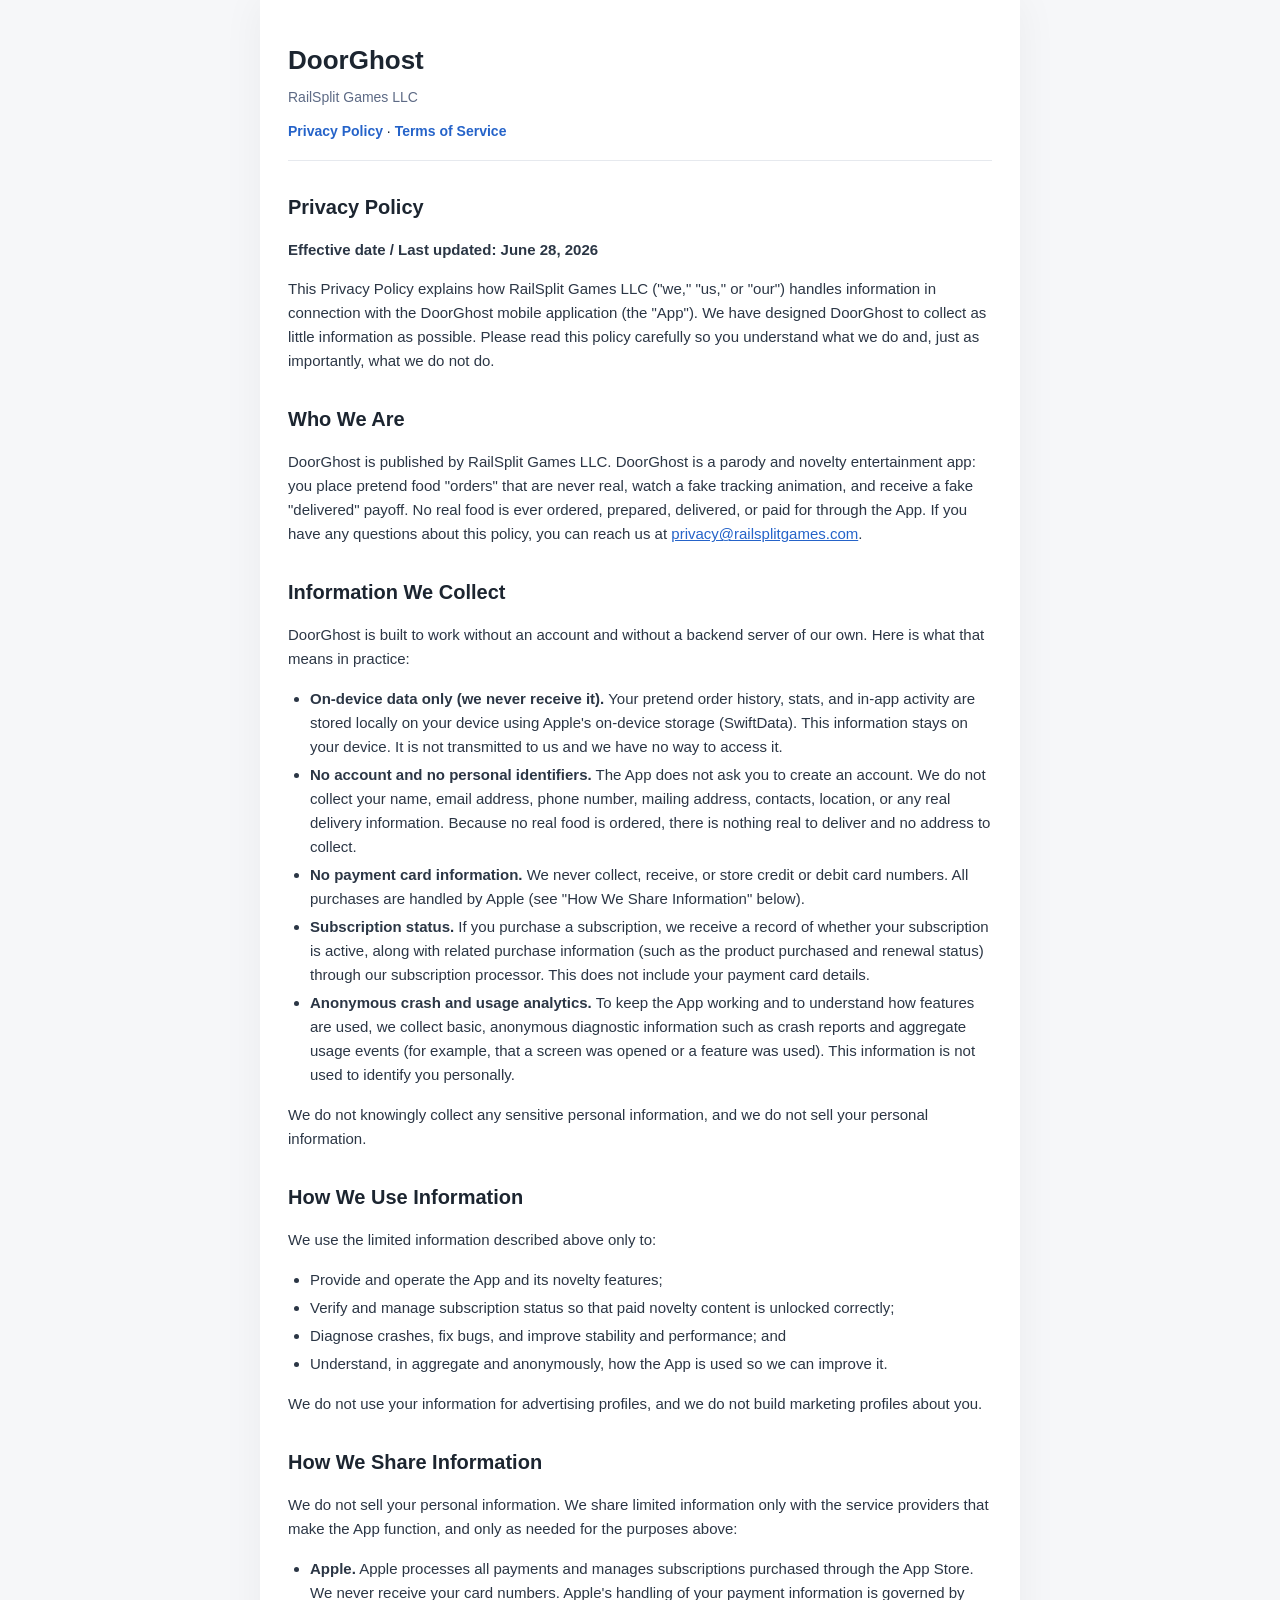
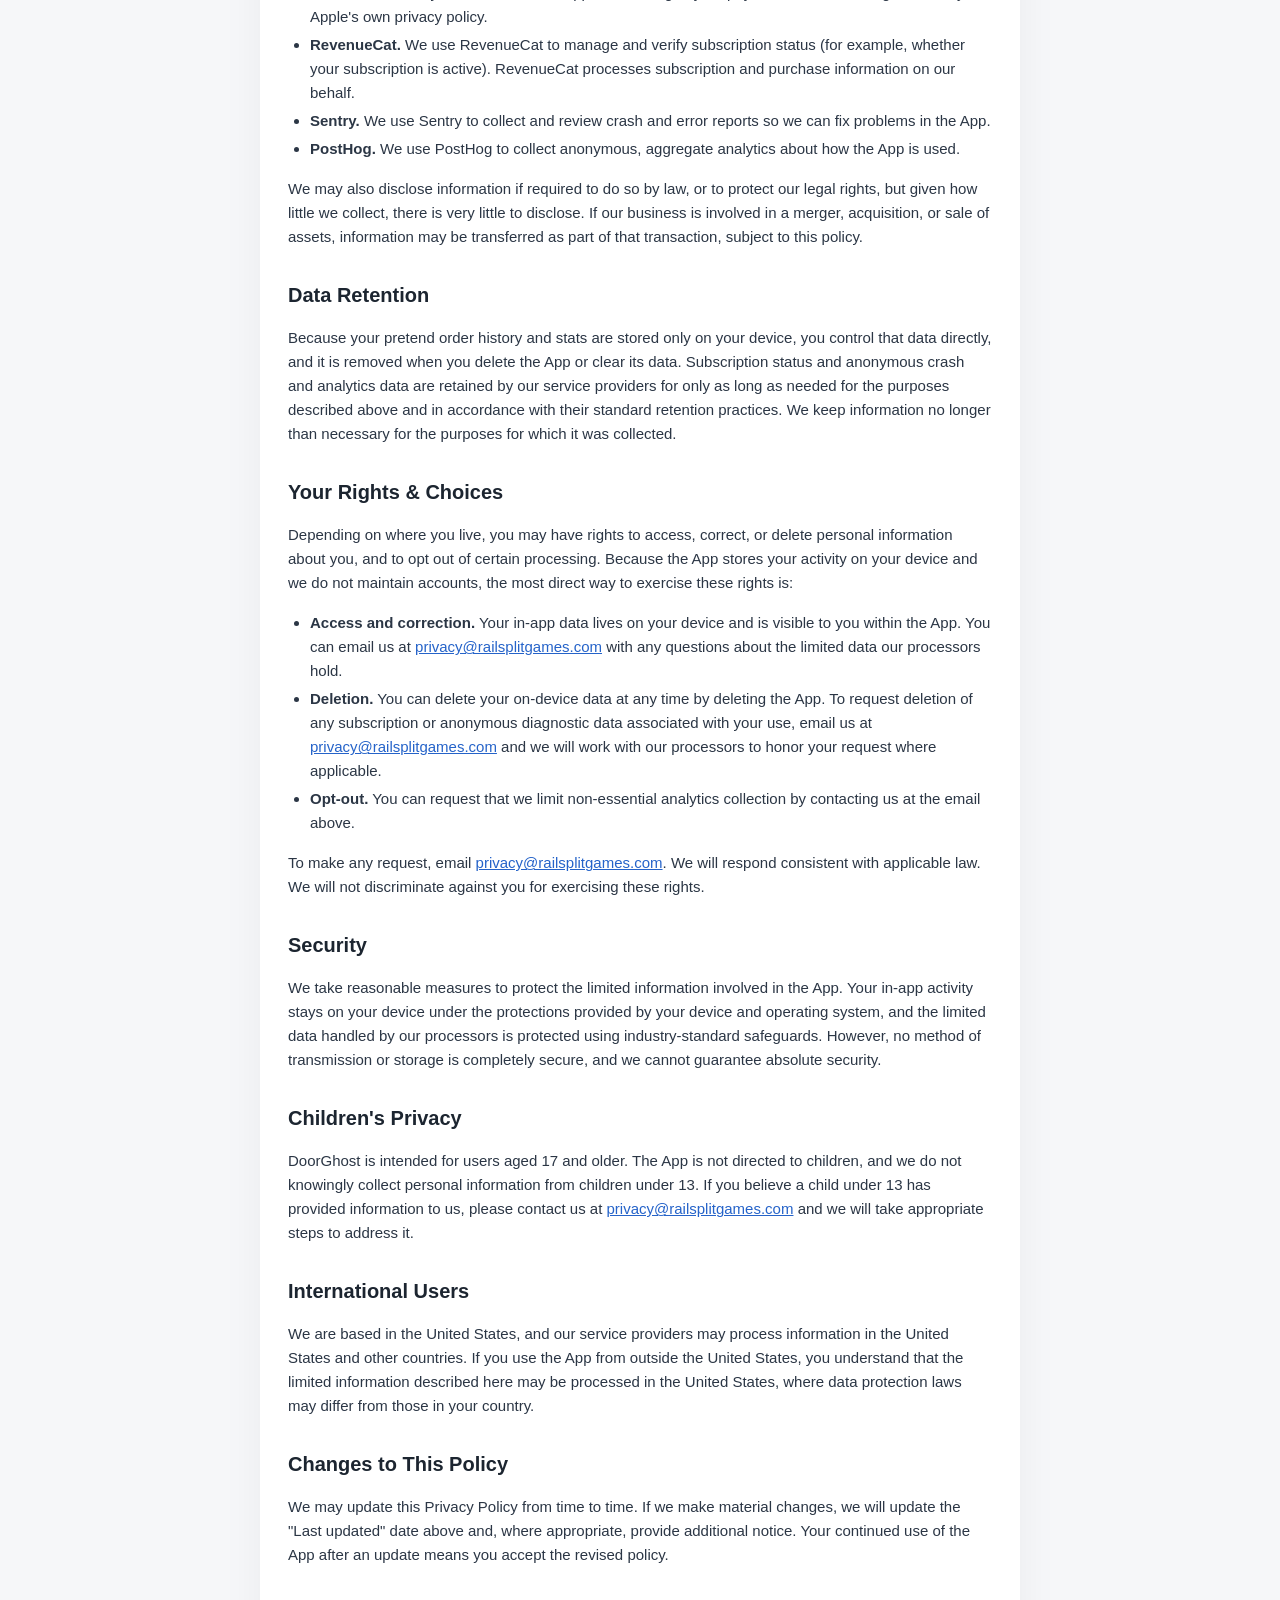
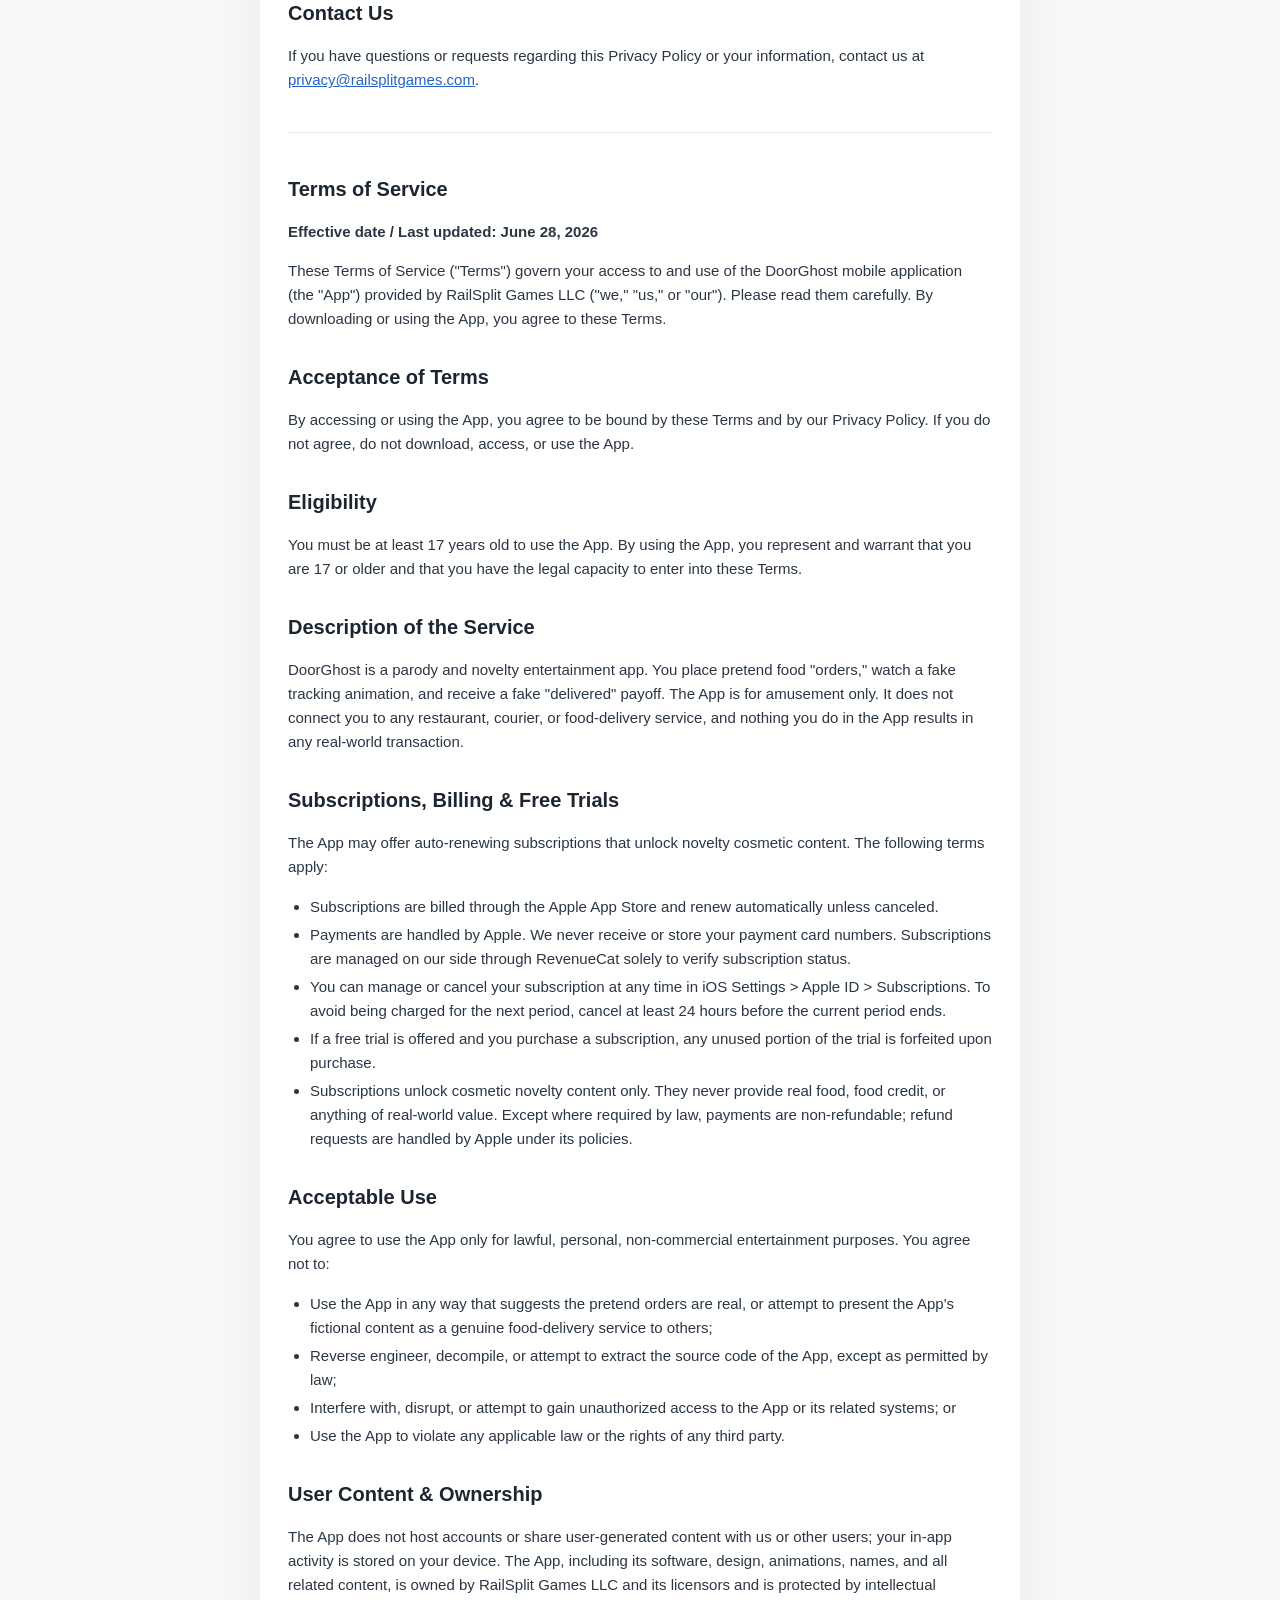
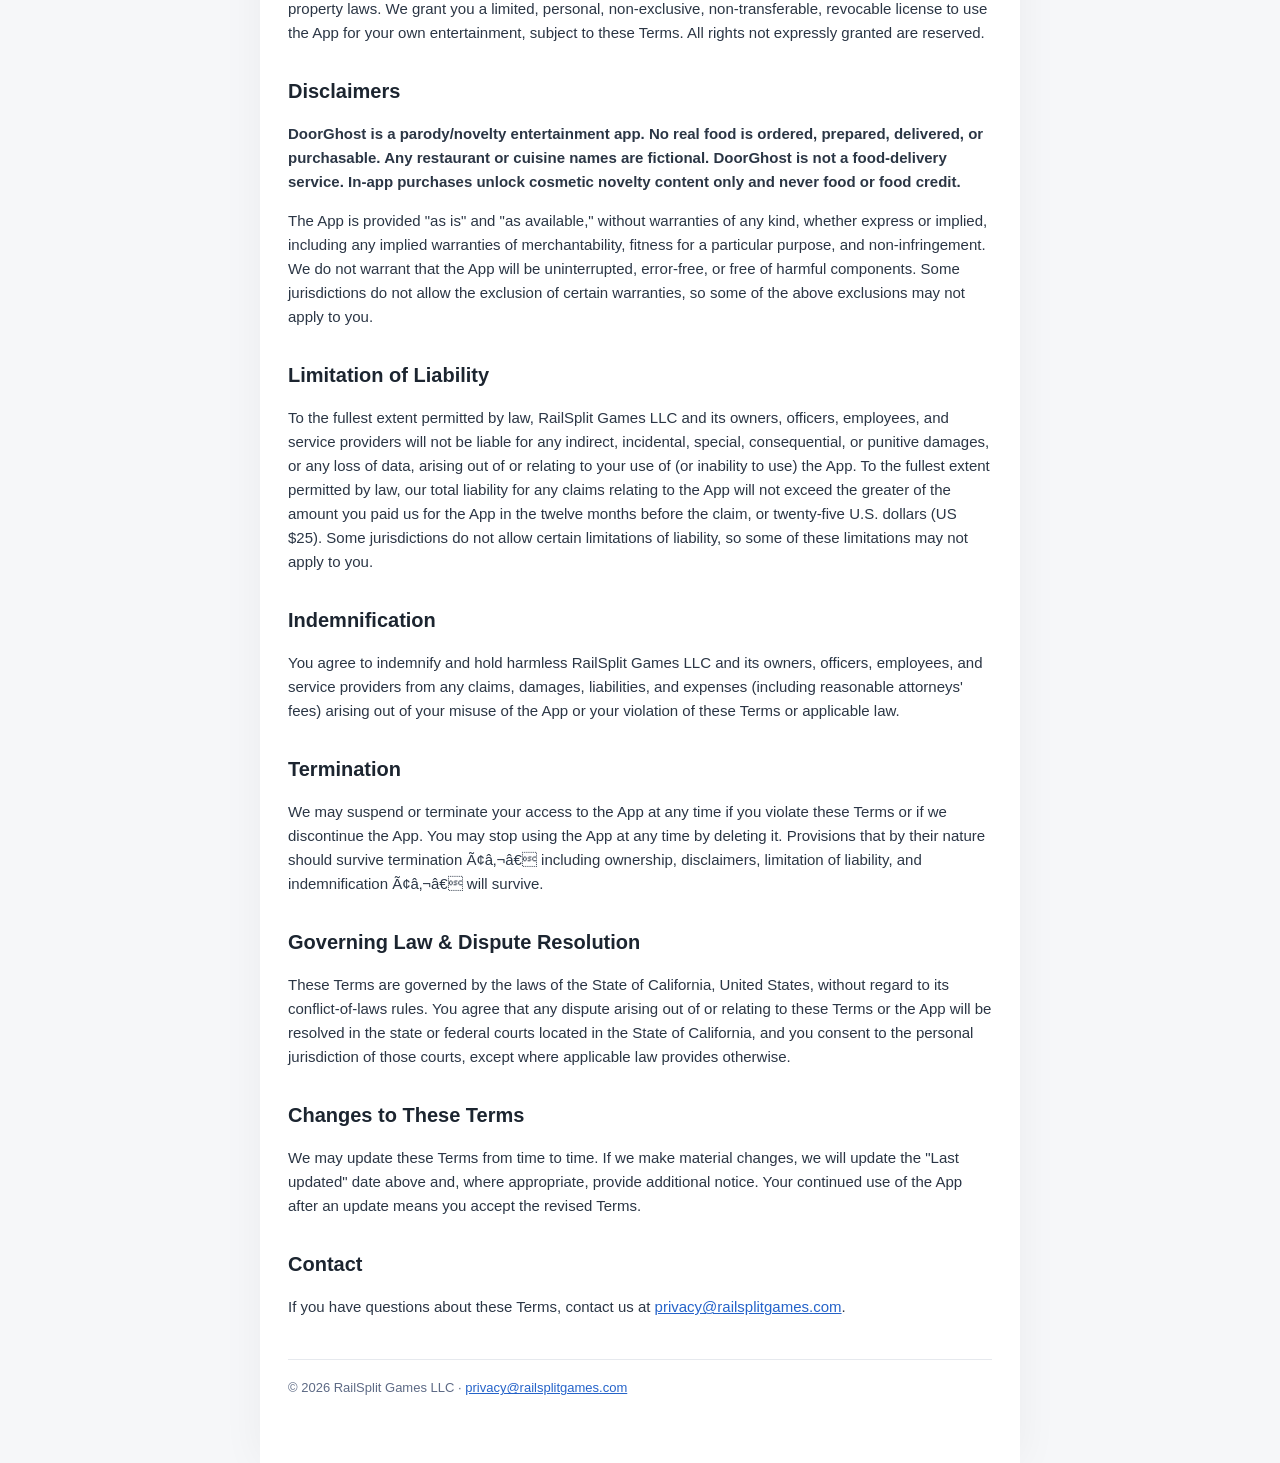
==== legal/doorghost.html @ e99c3fe7 "Add mobile app legal pages" ====
﻿<!doctype html><html lang="en"><head><meta charset="utf-8"><meta name="viewport" content="width=device-width, initial-scale=1"><title>DoorGhost - Legal</title><style>*{box-sizing:border-box} body{margin:0;background:#f6f7f9;color:#1c2530;font-family:-apple-system,BlinkMacSystemFont,"Segoe UI",Roboto,Helvetica,Arial,sans-serif;line-height:1.6}
.wrap{max-width:760px;margin:0 auto;background:#fff;padding:40px 28px 64px;min-height:100vh;box-shadow:0 0 40px rgba(0,0,0,.05)}
header{border-bottom:1px solid #e6e9ee;padding-bottom:18px;margin-bottom:8px}
h1{font-size:26px;margin:0 0 4px} .pub{color:#5d6a85;font-size:14px}
nav{margin-top:12px;font-size:14px} nav a{color:#2563c9;text-decoration:none;font-weight:600} nav a:hover{text-decoration:underline}
h2{font-size:20px;margin:30px 0 6px} h3{font-size:16px;margin:20px 0 4px}
p,li{font-size:15px;color:#2b3645} a{color:#2563c9} ul{padding-left:22px} li{margin:4px 0}
hr{border:none;border-top:1px solid #e6e9ee;margin:40px 0}
footer{margin-top:40px;padding-top:18px;border-top:1px solid #e6e9ee;color:#5d6a85;font-size:13px}
section{scroll-margin-top:16px}</style></head><body><div class="wrap"><header><h1>DoorGhost</h1><div class="pub">RailSplit Games LLC</div><nav><a href="#privacy">Privacy Policy</a> &middot; <a href="#terms">Terms of Service</a></nav></header><section id="privacy"><h2>Privacy Policy</h2>
<p><strong>Effective date / Last updated: June 28, 2026</strong></p>
<p>This Privacy Policy explains how RailSplit Games LLC ("we," "us," or "our") handles information in connection with the DoorGhost mobile application (the "App"). We have designed DoorGhost to collect as little information as possible. Please read this policy carefully so you understand what we do and, just as importantly, what we do not do.</p>

<h2>Who We Are</h2>
<p>DoorGhost is published by RailSplit Games LLC. DoorGhost is a parody and novelty entertainment app: you place pretend food "orders" that are never real, watch a fake tracking animation, and receive a fake "delivered" payoff. No real food is ever ordered, prepared, delivered, or paid for through the App. If you have any questions about this policy, you can reach us at <a href="mailto:privacy@railsplitgames.com">privacy@railsplitgames.com</a>.</p>

<h2>Information We Collect</h2>
<p>DoorGhost is built to work without an account and without a backend server of our own. Here is what that means in practice:</p>
<ul>
<li><strong>On-device data only (we never receive it).</strong> Your pretend order history, stats, and in-app activity are stored locally on your device using Apple's on-device storage (SwiftData). This information stays on your device. It is not transmitted to us and we have no way to access it.</li>
<li><strong>No account and no personal identifiers.</strong> The App does not ask you to create an account. We do not collect your name, email address, phone number, mailing address, contacts, location, or any real delivery information. Because no real food is ordered, there is nothing real to deliver and no address to collect.</li>
<li><strong>No payment card information.</strong> We never collect, receive, or store credit or debit card numbers. All purchases are handled by Apple (see "How We Share Information" below).</li>
<li><strong>Subscription status.</strong> If you purchase a subscription, we receive a record of whether your subscription is active, along with related purchase information (such as the product purchased and renewal status) through our subscription processor. This does not include your payment card details.</li>
<li><strong>Anonymous crash and usage analytics.</strong> To keep the App working and to understand how features are used, we collect basic, anonymous diagnostic information such as crash reports and aggregate usage events (for example, that a screen was opened or a feature was used). This information is not used to identify you personally.</li>
</ul>
<p>We do not knowingly collect any sensitive personal information, and we do not sell your personal information.</p>

<h2>How We Use Information</h2>
<p>We use the limited information described above only to:</p>
<ul>
<li>Provide and operate the App and its novelty features;</li>
<li>Verify and manage subscription status so that paid novelty content is unlocked correctly;</li>
<li>Diagnose crashes, fix bugs, and improve stability and performance; and</li>
<li>Understand, in aggregate and anonymously, how the App is used so we can improve it.</li>
</ul>
<p>We do not use your information for advertising profiles, and we do not build marketing profiles about you.</p>

<h2>How We Share Information</h2>
<p>We do not sell your personal information. We share limited information only with the service providers that make the App function, and only as needed for the purposes above:</p>
<ul>
<li><strong>Apple.</strong> Apple processes all payments and manages subscriptions purchased through the App Store. We never receive your card numbers. Apple's handling of your payment information is governed by Apple's own privacy policy.</li>
<li><strong>RevenueCat.</strong> We use RevenueCat to manage and verify subscription status (for example, whether your subscription is active). RevenueCat processes subscription and purchase information on our behalf.</li>
<li><strong>Sentry.</strong> We use Sentry to collect and review crash and error reports so we can fix problems in the App.</li>
<li><strong>PostHog.</strong> We use PostHog to collect anonymous, aggregate analytics about how the App is used.</li>
</ul>
<p>We may also disclose information if required to do so by law, or to protect our legal rights, but given how little we collect, there is very little to disclose. If our business is involved in a merger, acquisition, or sale of assets, information may be transferred as part of that transaction, subject to this policy.</p>

<h2>Data Retention</h2>
<p>Because your pretend order history and stats are stored only on your device, you control that data directly, and it is removed when you delete the App or clear its data. Subscription status and anonymous crash and analytics data are retained by our service providers for only as long as needed for the purposes described above and in accordance with their standard retention practices. We keep information no longer than necessary for the purposes for which it was collected.</p>

<h2>Your Rights & Choices</h2>
<p>Depending on where you live, you may have rights to access, correct, or delete personal information about you, and to opt out of certain processing. Because the App stores your activity on your device and we do not maintain accounts, the most direct way to exercise these rights is:</p>
<ul>
<li><strong>Access and correction.</strong> Your in-app data lives on your device and is visible to you within the App. You can email us at <a href="mailto:privacy@railsplitgames.com">privacy@railsplitgames.com</a> with any questions about the limited data our processors hold.</li>
<li><strong>Deletion.</strong> You can delete your on-device data at any time by deleting the App. To request deletion of any subscription or anonymous diagnostic data associated with your use, email us at <a href="mailto:privacy@railsplitgames.com">privacy@railsplitgames.com</a> and we will work with our processors to honor your request where applicable.</li>
<li><strong>Opt-out.</strong> You can request that we limit non-essential analytics collection by contacting us at the email above.</li>
</ul>
<p>To make any request, email <a href="mailto:privacy@railsplitgames.com">privacy@railsplitgames.com</a>. We will respond consistent with applicable law. We will not discriminate against you for exercising these rights.</p>

<h2>Security</h2>
<p>We take reasonable measures to protect the limited information involved in the App. Your in-app activity stays on your device under the protections provided by your device and operating system, and the limited data handled by our processors is protected using industry-standard safeguards. However, no method of transmission or storage is completely secure, and we cannot guarantee absolute security.</p>

<h2>Children's Privacy</h2>
<p>DoorGhost is intended for users aged 17 and older. The App is not directed to children, and we do not knowingly collect personal information from children under 13. If you believe a child under 13 has provided information to us, please contact us at <a href="mailto:privacy@railsplitgames.com">privacy@railsplitgames.com</a> and we will take appropriate steps to address it.</p>

<h2>International Users</h2>
<p>We are based in the United States, and our service providers may process information in the United States and other countries. If you use the App from outside the United States, you understand that the limited information described here may be processed in the United States, where data protection laws may differ from those in your country.</p>

<h2>Changes to This Policy</h2>
<p>We may update this Privacy Policy from time to time. If we make material changes, we will update the "Last updated" date above and, where appropriate, provide additional notice. Your continued use of the App after an update means you accept the revised policy.</p>

<h2>Contact Us</h2>
<p>If you have questions or requests regarding this Privacy Policy or your information, contact us at <a href="mailto:privacy@railsplitgames.com">privacy@railsplitgames.com</a>.</p></section><hr><section id="terms"><h2>Terms of Service</h2>
<p><strong>Effective date / Last updated: June 28, 2026</strong></p>
<p>These Terms of Service ("Terms") govern your access to and use of the DoorGhost mobile application (the "App") provided by RailSplit Games LLC ("we," "us," or "our"). Please read them carefully. By downloading or using the App, you agree to these Terms.</p>

<h2>Acceptance of Terms</h2>
<p>By accessing or using the App, you agree to be bound by these Terms and by our Privacy Policy. If you do not agree, do not download, access, or use the App.</p>

<h2>Eligibility</h2>
<p>You must be at least 17 years old to use the App. By using the App, you represent and warrant that you are 17 or older and that you have the legal capacity to enter into these Terms.</p>

<h2>Description of the Service</h2>
<p>DoorGhost is a parody and novelty entertainment app. You place pretend food "orders," watch a fake tracking animation, and receive a fake "delivered" payoff. The App is for amusement only. It does not connect you to any restaurant, courier, or food-delivery service, and nothing you do in the App results in any real-world transaction.</p>

<h2>Subscriptions, Billing & Free Trials</h2>
<p>The App may offer auto-renewing subscriptions that unlock novelty cosmetic content. The following terms apply:</p>
<ul>
<li>Subscriptions are billed through the Apple App Store and renew automatically unless canceled.</li>
<li>Payments are handled by Apple. We never receive or store your payment card numbers. Subscriptions are managed on our side through RevenueCat solely to verify subscription status.</li>
<li>You can manage or cancel your subscription at any time in iOS Settings &gt; Apple ID &gt; Subscriptions. To avoid being charged for the next period, cancel at least 24 hours before the current period ends.</li>
<li>If a free trial is offered and you purchase a subscription, any unused portion of the trial is forfeited upon purchase.</li>
<li>Subscriptions unlock cosmetic novelty content only. They never provide real food, food credit, or anything of real-world value. Except where required by law, payments are non-refundable; refund requests are handled by Apple under its policies.</li>
</ul>

<h2>Acceptable Use</h2>
<p>You agree to use the App only for lawful, personal, non-commercial entertainment purposes. You agree not to:</p>
<ul>
<li>Use the App in any way that suggests the pretend orders are real, or attempt to present the App's fictional content as a genuine food-delivery service to others;</li>
<li>Reverse engineer, decompile, or attempt to extract the source code of the App, except as permitted by law;</li>
<li>Interfere with, disrupt, or attempt to gain unauthorized access to the App or its related systems; or</li>
<li>Use the App to violate any applicable law or the rights of any third party.</li>
</ul>

<h2>User Content & Ownership</h2>
<p>The App does not host accounts or share user-generated content with us or other users; your in-app activity is stored on your device. The App, including its software, design, animations, names, and all related content, is owned by RailSplit Games LLC and its licensors and is protected by intellectual property laws. We grant you a limited, personal, non-exclusive, non-transferable, revocable license to use the App for your own entertainment, subject to these Terms. All rights not expressly granted are reserved.</p>

<h2>Disclaimers</h2>
<p><strong>DoorGhost is a parody/novelty entertainment app. No real food is ordered, prepared, delivered, or purchasable. Any restaurant or cuisine names are fictional. DoorGhost is not a food-delivery service. In-app purchases unlock cosmetic novelty content only and never food or food credit.</strong></p>
<p>The App is provided "as is" and "as available," without warranties of any kind, whether express or implied, including any implied warranties of merchantability, fitness for a particular purpose, and non-infringement. We do not warrant that the App will be uninterrupted, error-free, or free of harmful components. Some jurisdictions do not allow the exclusion of certain warranties, so some of the above exclusions may not apply to you.</p>

<h2>Limitation of Liability</h2>
<p>To the fullest extent permitted by law, RailSplit Games LLC and its owners, officers, employees, and service providers will not be liable for any indirect, incidental, special, consequential, or punitive damages, or any loss of data, arising out of or relating to your use of (or inability to use) the App. To the fullest extent permitted by law, our total liability for any claims relating to the App will not exceed the greater of the amount you paid us for the App in the twelve months before the claim, or twenty-five U.S. dollars (US $25). Some jurisdictions do not allow certain limitations of liability, so some of these limitations may not apply to you.</p>

<h2>Indemnification</h2>
<p>You agree to indemnify and hold harmless RailSplit Games LLC and its owners, officers, employees, and service providers from any claims, damages, liabilities, and expenses (including reasonable attorneys' fees) arising out of your misuse of the App or your violation of these Terms or applicable law.</p>

<h2>Termination</h2>
<p>We may suspend or terminate your access to the App at any time if you violate these Terms or if we discontinue the App. You may stop using the App at any time by deleting it. Provisions that by their nature should survive termination Ã¢â‚¬â€ including ownership, disclaimers, limitation of liability, and indemnification Ã¢â‚¬â€ will survive.</p>

<h2>Governing Law & Dispute Resolution</h2>
<p>These Terms are governed by the laws of the State of California, United States, without regard to its conflict-of-laws rules. You agree that any dispute arising out of or relating to these Terms or the App will be resolved in the state or federal courts located in the State of California, and you consent to the personal jurisdiction of those courts, except where applicable law provides otherwise.</p>

<h2>Changes to These Terms</h2>
<p>We may update these Terms from time to time. If we make material changes, we will update the "Last updated" date above and, where appropriate, provide additional notice. Your continued use of the App after an update means you accept the revised Terms.</p>

<h2>Contact</h2>
<p>If you have questions about these Terms, contact us at <a href="mailto:privacy@railsplitgames.com">privacy@railsplitgames.com</a>.</p></section><footer>&copy; 2026 RailSplit Games LLC &middot; <a href="mailto:privacy@railsplitgames.com">privacy@railsplitgames.com</a></footer></div></body></html>
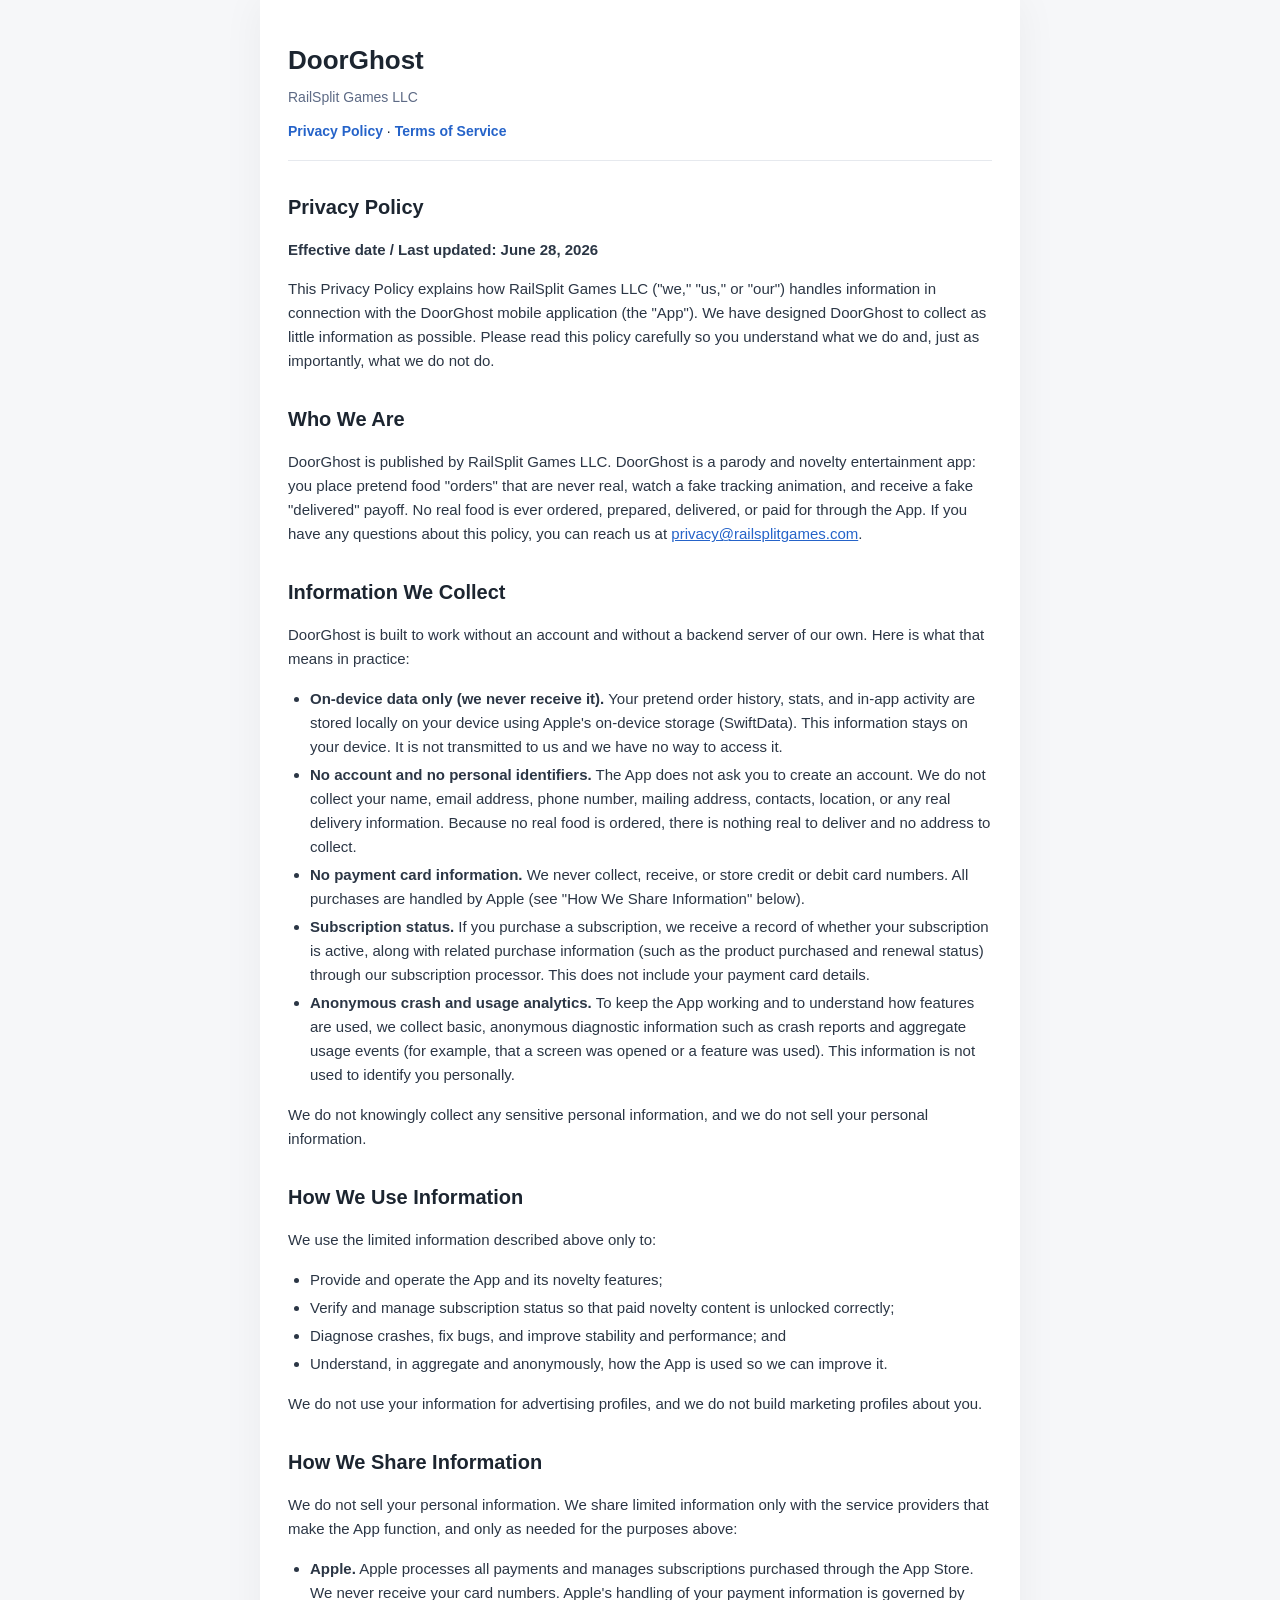
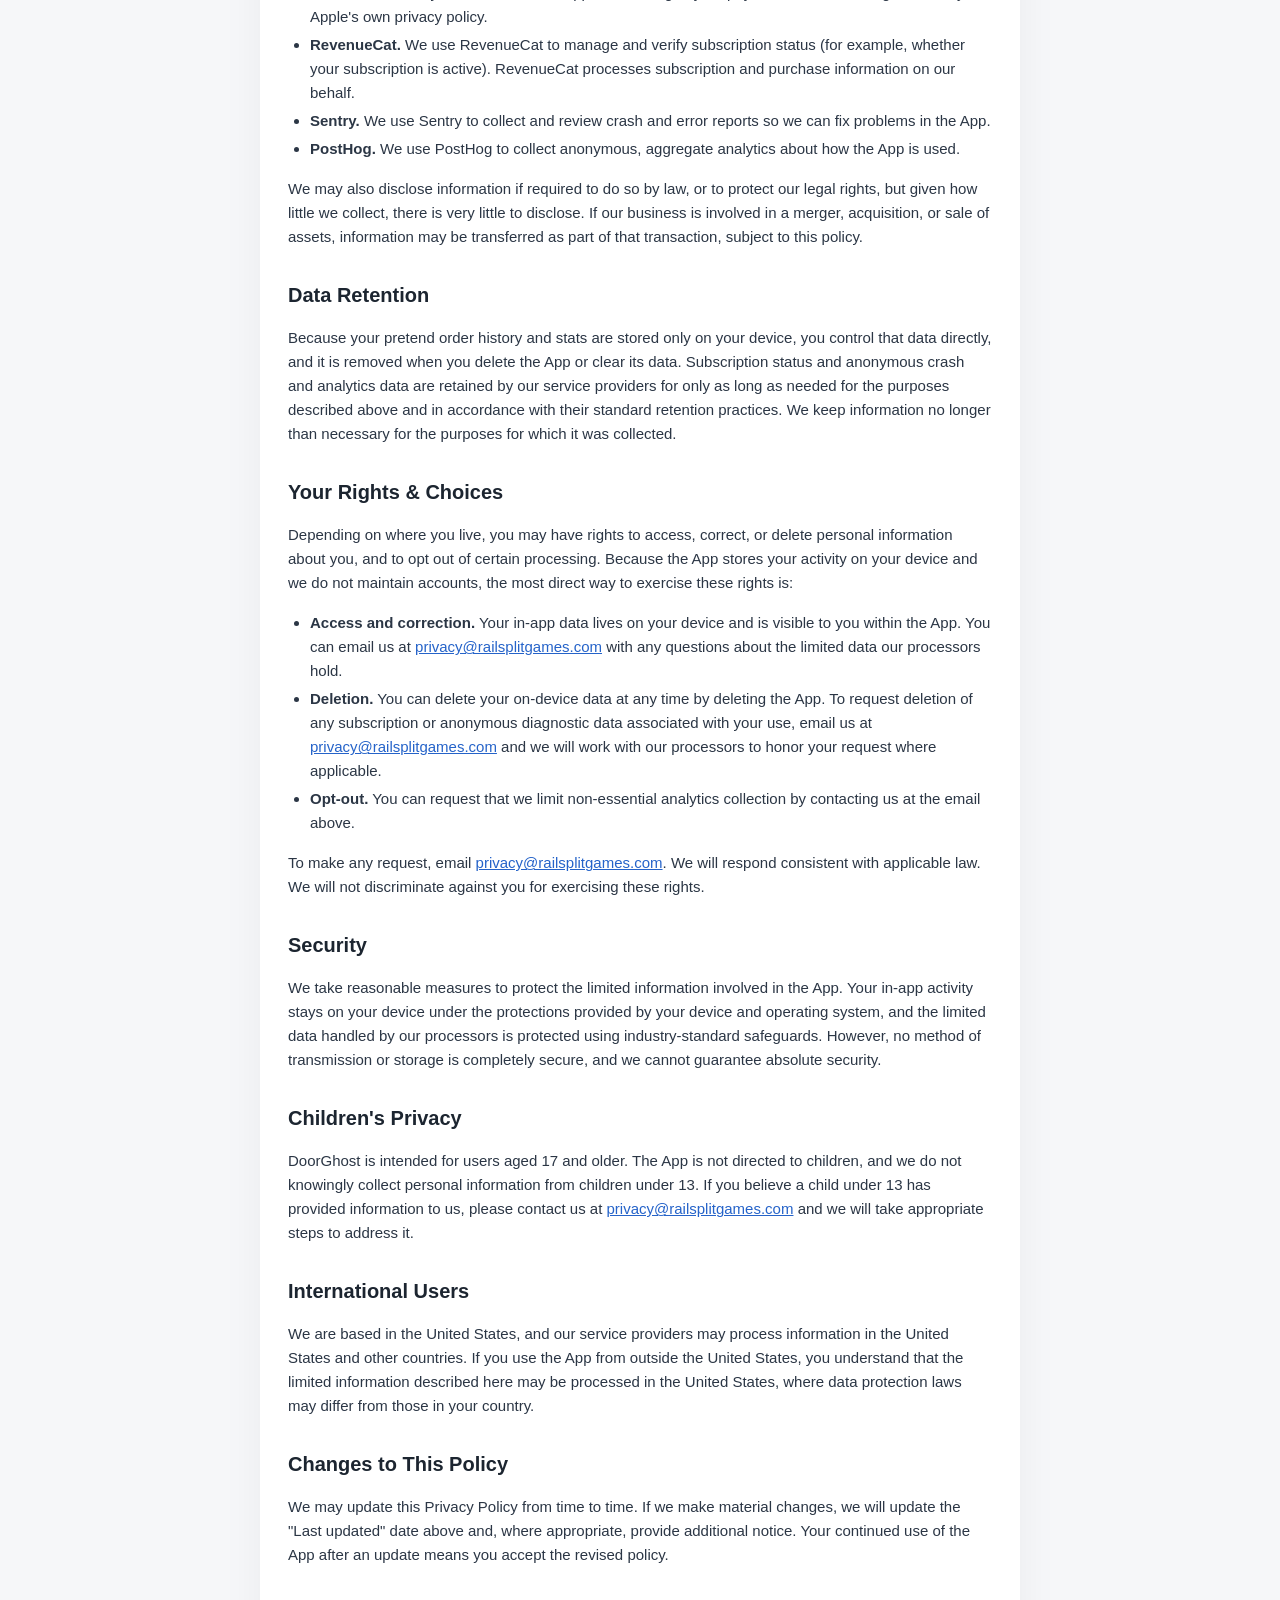
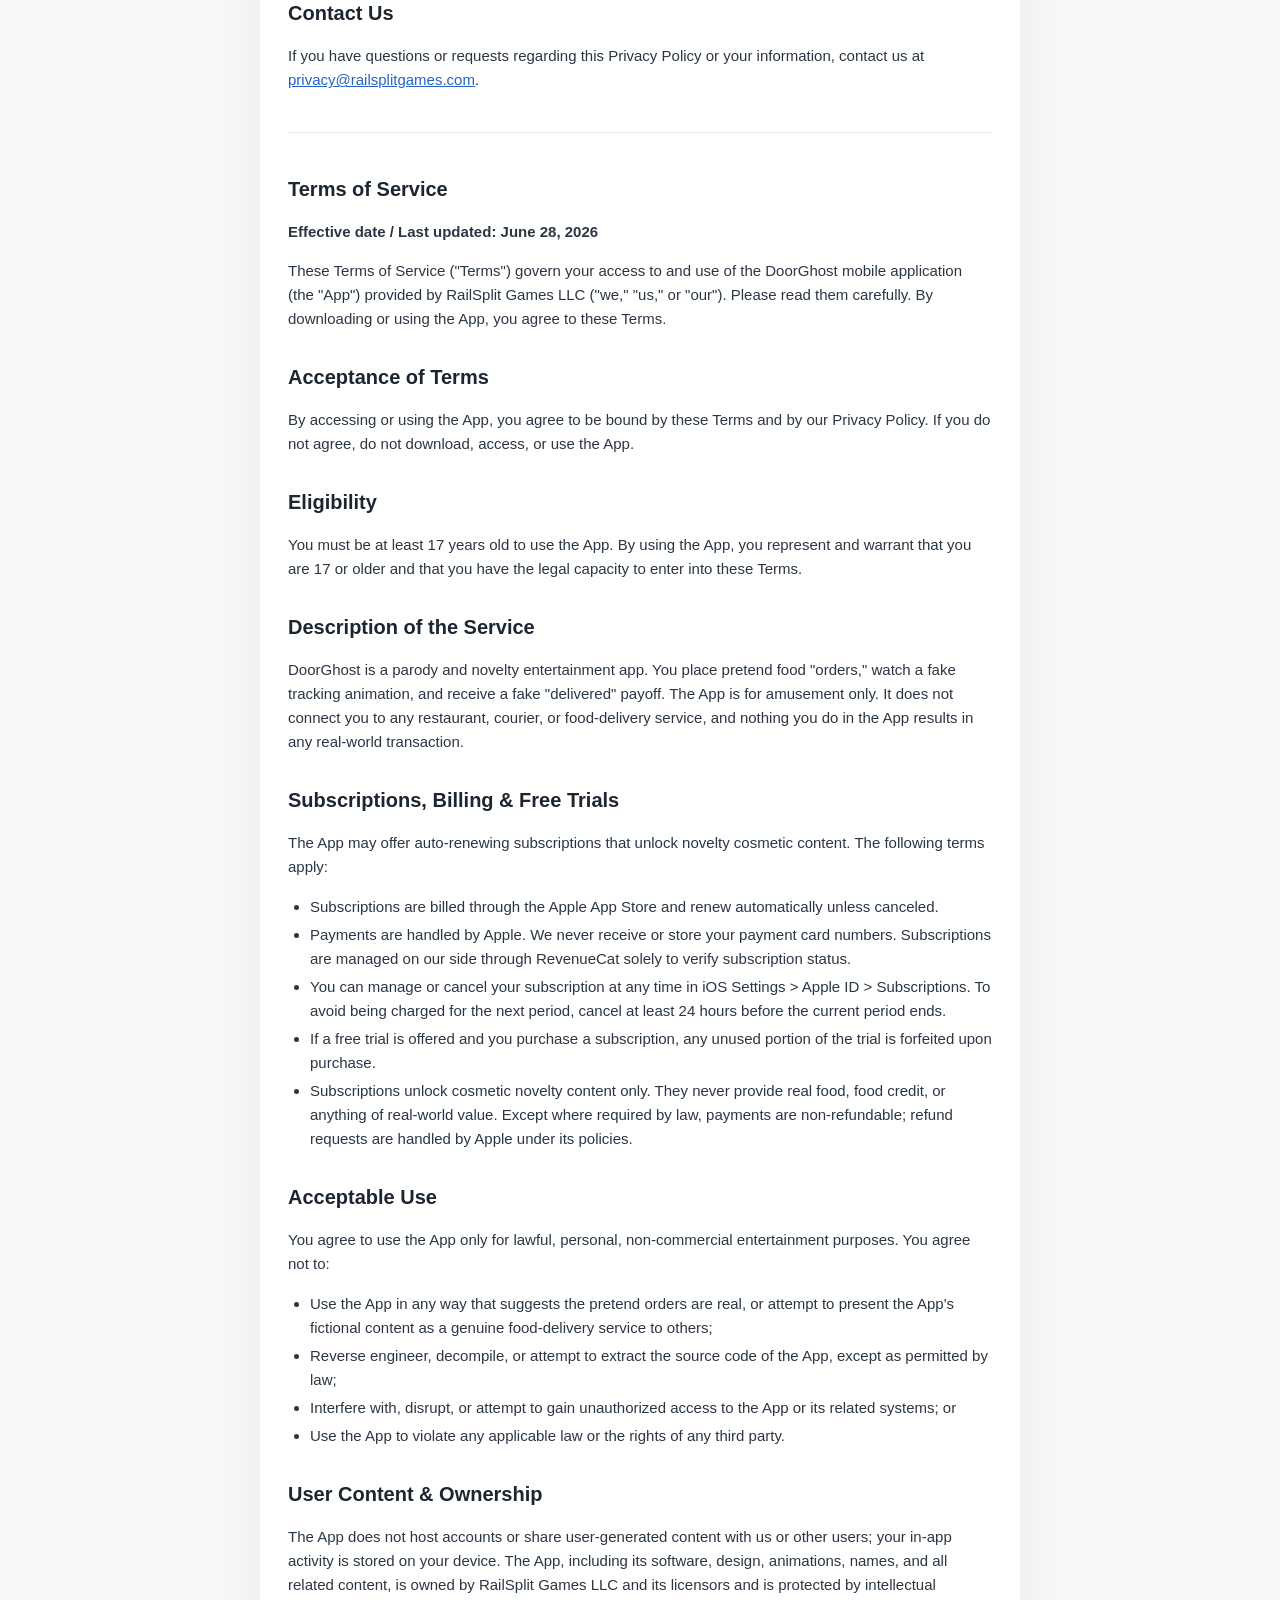
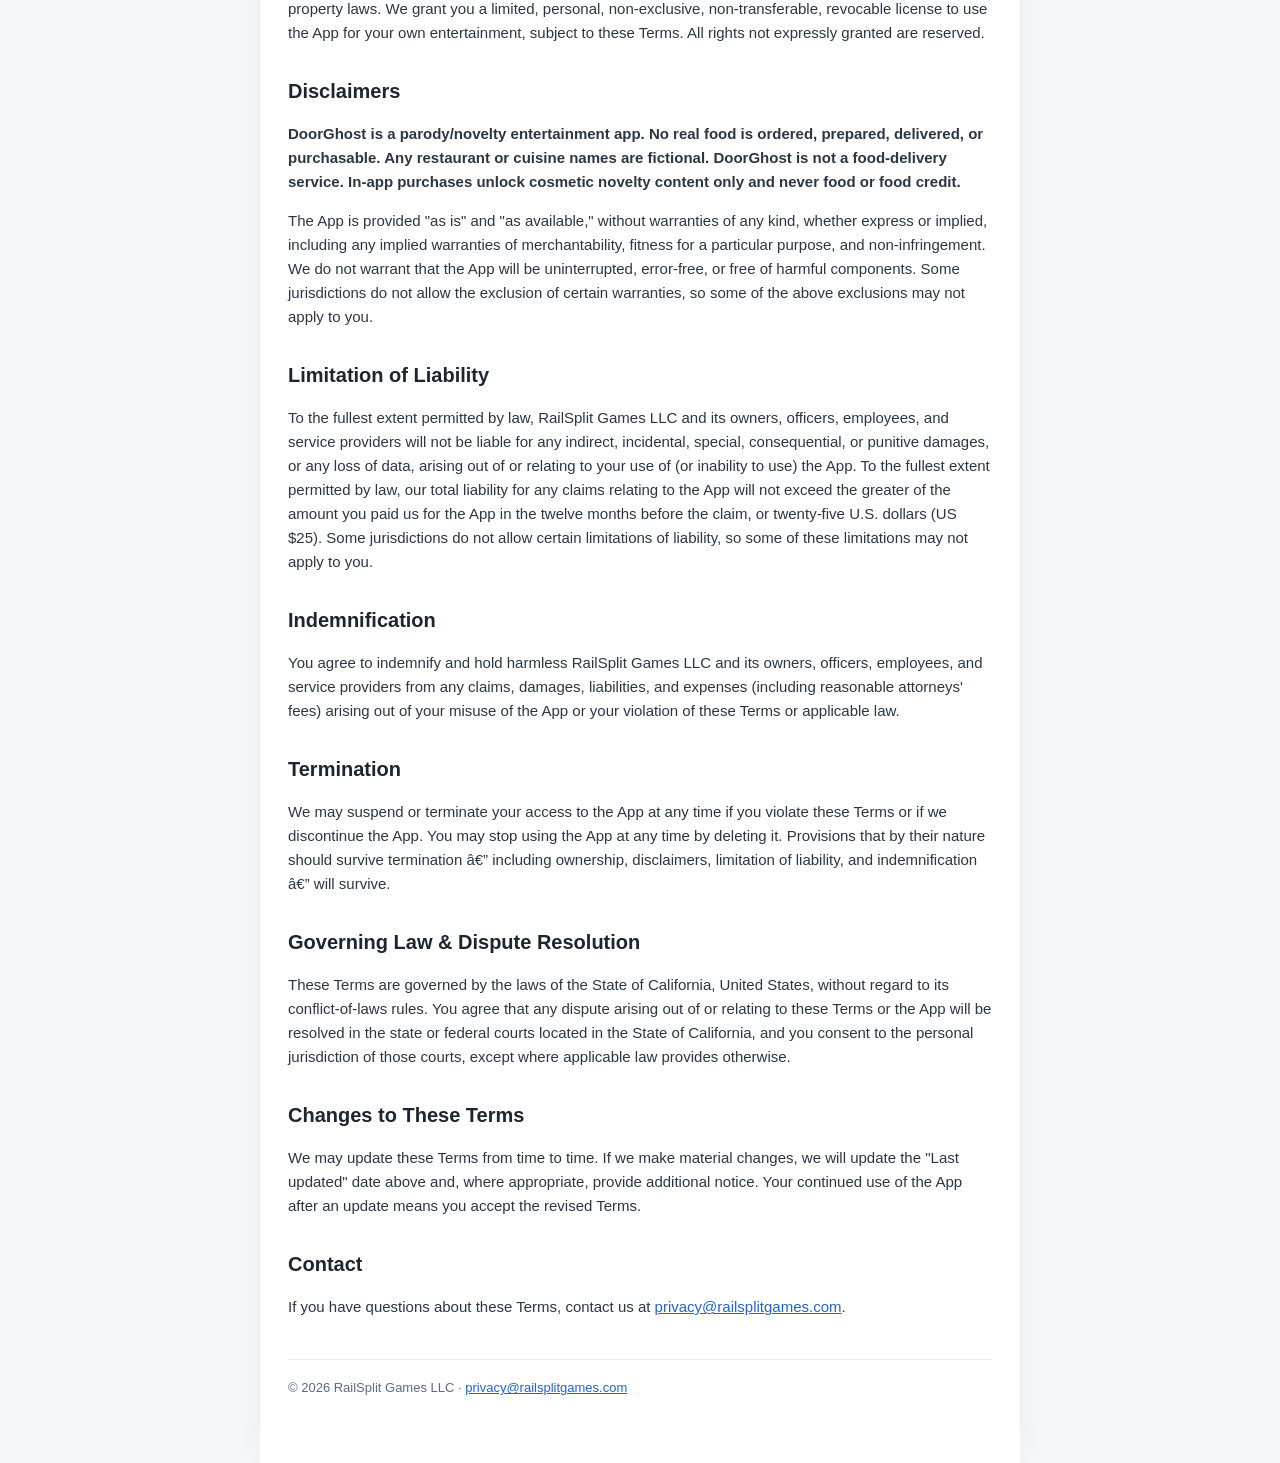
==== commit d460627a: "Fix legal page jurisdiction text" ====
--- a/legal/doorghost.html
+++ b/legal/doorghost.html
@@ -1,4 +1,4 @@
-﻿<!doctype html><html lang="en"><head><meta charset="utf-8"><meta name="viewport" content="width=device-width, initial-scale=1"><title>DoorGhost - Legal</title><style>*{box-sizing:border-box} body{margin:0;background:#f6f7f9;color:#1c2530;font-family:-apple-system,BlinkMacSystemFont,"Segoe UI",Roboto,Helvetica,Arial,sans-serif;line-height:1.6}
+<!doctype html><html lang="en"><head><meta charset="utf-8"><meta name="viewport" content="width=device-width, initial-scale=1"><title>DoorGhost - Legal</title><style>*{box-sizing:border-box} body{margin:0;background:#f6f7f9;color:#1c2530;font-family:-apple-system,BlinkMacSystemFont,"Segoe UI",Roboto,Helvetica,Arial,sans-serif;line-height:1.6}
 .wrap{max-width:760px;margin:0 auto;background:#fff;padding:40px 28px 64px;min-height:100vh;box-shadow:0 0 40px rgba(0,0,0,.05)}
 header{border-bottom:1px solid #e6e9ee;padding-bottom:18px;margin-bottom:8px}
 h1{font-size:26px;margin:0 0 4px} .pub{color:#5d6a85;font-size:14px}
@@ -116,7 +116,7 @@
 <p>You agree to indemnify and hold harmless RailSplit Games LLC and its owners, officers, employees, and service providers from any claims, damages, liabilities, and expenses (including reasonable attorneys' fees) arising out of your misuse of the App or your violation of these Terms or applicable law.</p>
 
 <h2>Termination</h2>
-<p>We may suspend or terminate your access to the App at any time if you violate these Terms or if we discontinue the App. You may stop using the App at any time by deleting it. Provisions that by their nature should survive termination Ã¢â‚¬â€ including ownership, disclaimers, limitation of liability, and indemnification Ã¢â‚¬â€ will survive.</p>
+<p>We may suspend or terminate your access to the App at any time if you violate these Terms or if we discontinue the App. You may stop using the App at any time by deleting it. Provisions that by their nature should survive termination â€” including ownership, disclaimers, limitation of liability, and indemnification â€” will survive.</p>
 
 <h2>Governing Law & Dispute Resolution</h2>
 <p>These Terms are governed by the laws of the State of California, United States, without regard to its conflict-of-laws rules. You agree that any dispute arising out of or relating to these Terms or the App will be resolved in the state or federal courts located in the State of California, and you consent to the personal jurisdiction of those courts, except where applicable law provides otherwise.</p>
@@ -125,4 +125,4 @@
 <p>We may update these Terms from time to time. If we make material changes, we will update the "Last updated" date above and, where appropriate, provide additional notice. Your continued use of the App after an update means you accept the revised Terms.</p>
 
 <h2>Contact</h2>
-<p>If you have questions about these Terms, contact us at <a href="mailto:privacy@railsplitgames.com">privacy@railsplitgames.com</a>.</p></section><footer>&copy; 2026 RailSplit Games LLC &middot; <a href="mailto:privacy@railsplitgames.com">privacy@railsplitgames.com</a></footer></div></body></html>+<p>If you have questions about these Terms, contact us at <a href="mailto:privacy@railsplitgames.com">privacy@railsplitgames.com</a>.</p></section><footer>&copy; 2026 RailSplit Games LLC &middot; <a href="mailto:privacy@railsplitgames.com">privacy@railsplitgames.com</a></footer></div></body></html>
